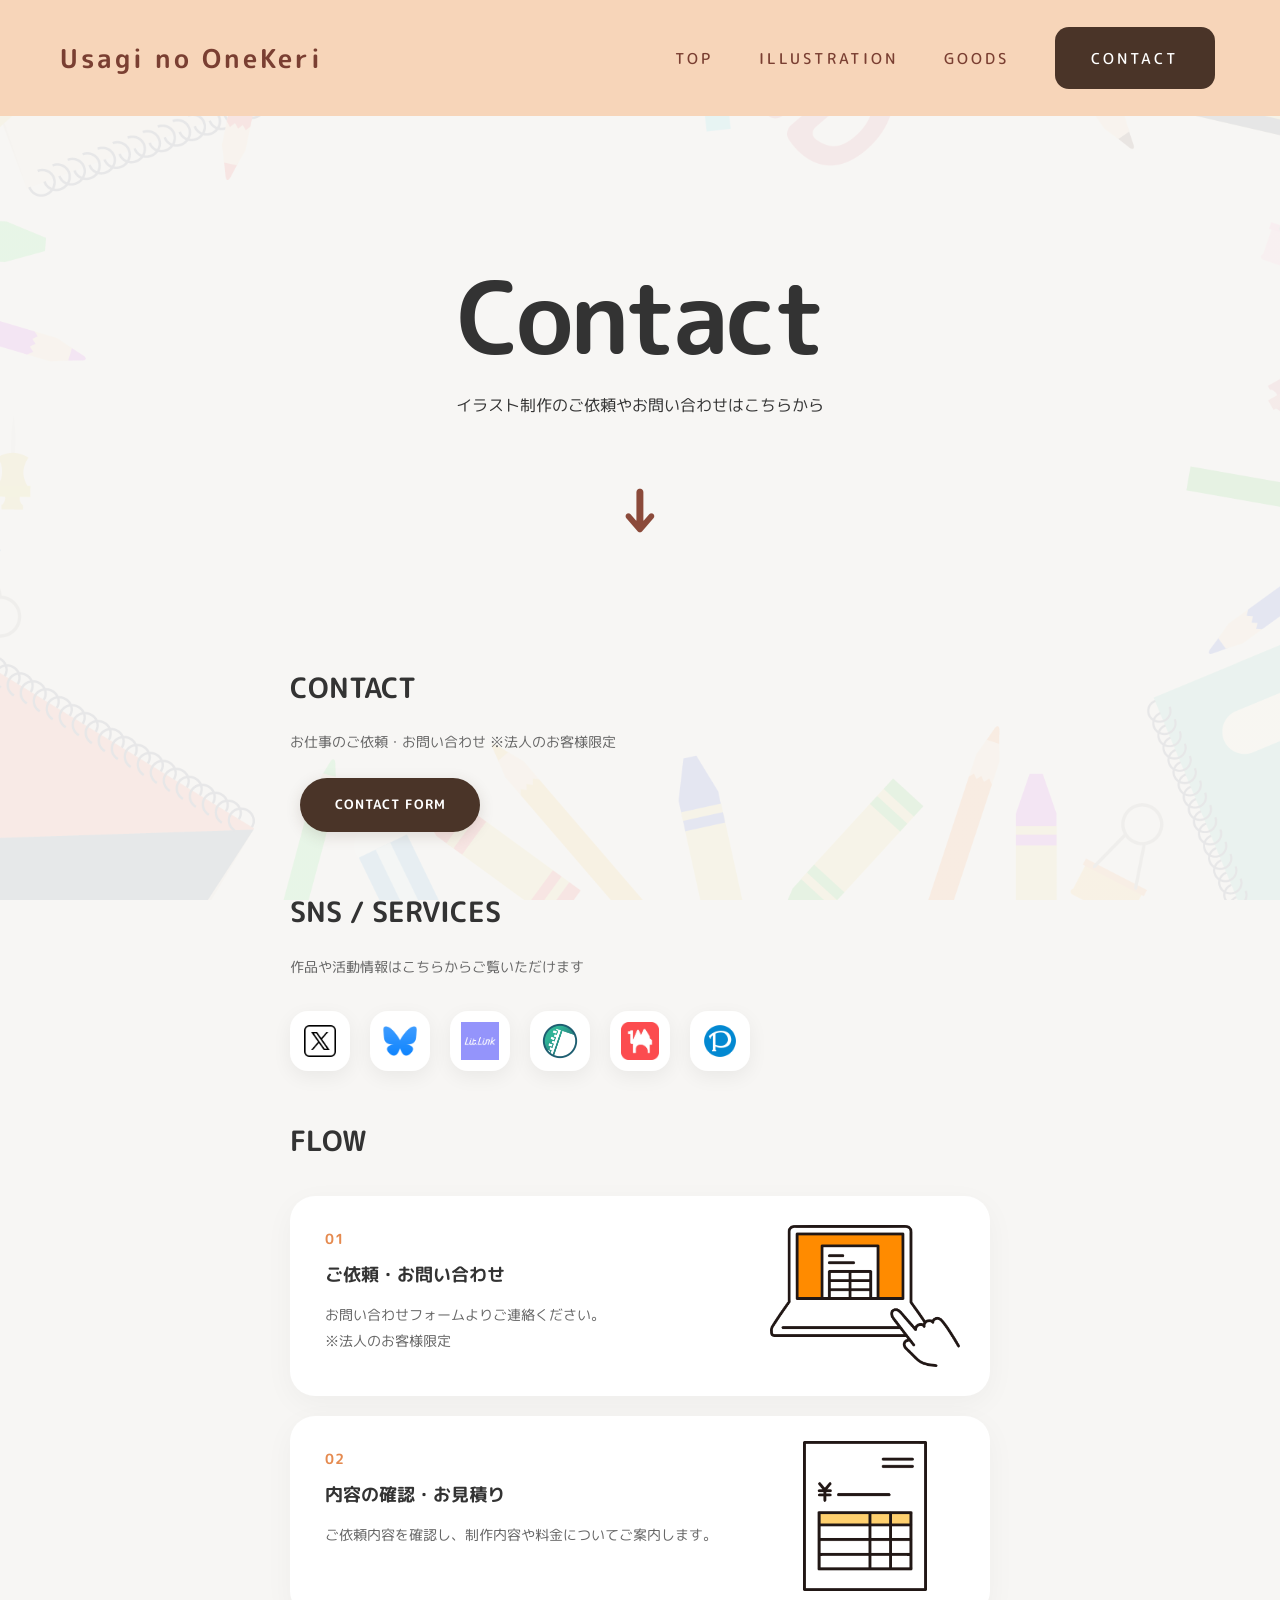
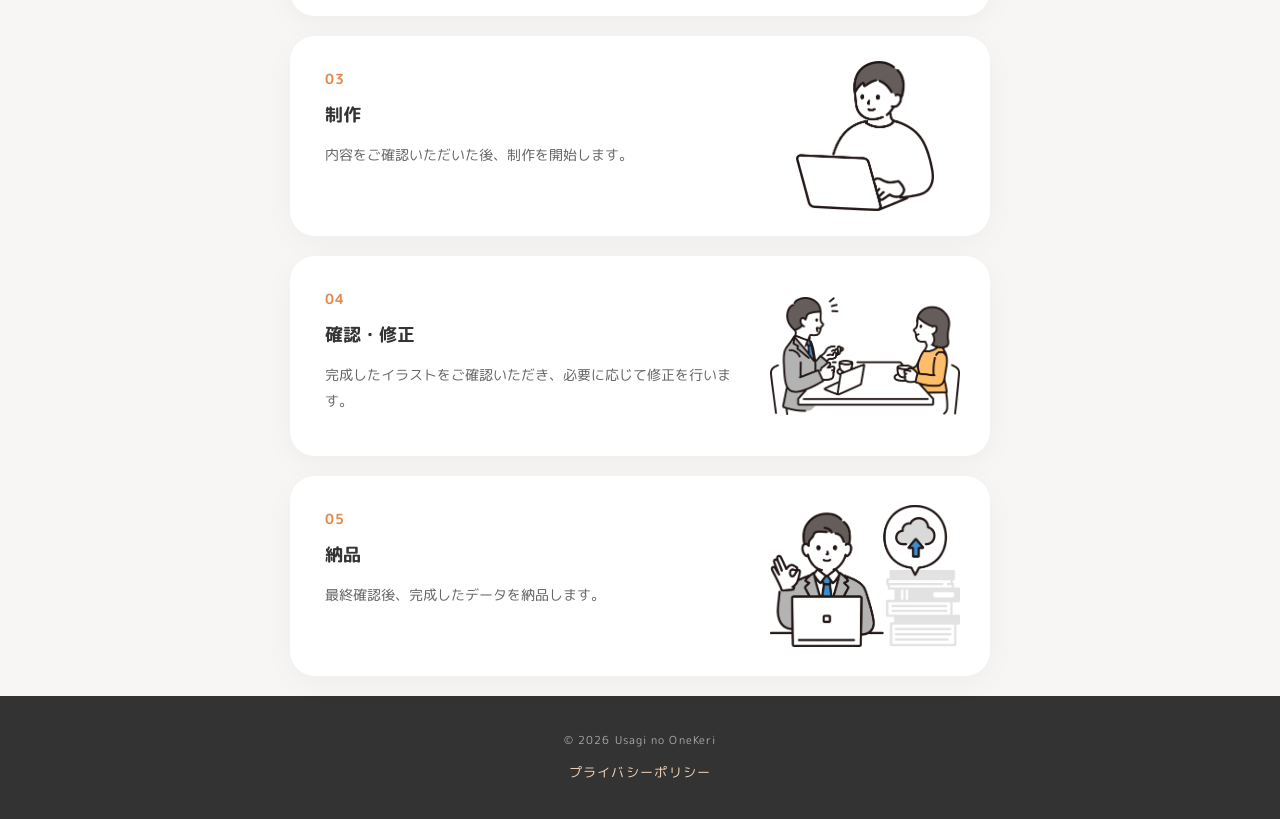
==== contact.html @ 3c643fa0 "サイト更新とプライバシーポリシー追加" ====
<!doctype html>
<html lang="ja">
  <head>
    <meta charset="UTF-8" />
    <meta name="viewport" content="width=device-width, initial-scale=1.0" />

    <title>CONTACT</title>

    <meta
      name="description"
      content="イラスト制作のご依頼やお問い合わせはこちらから。"
    />

    <!-- Google Fonts -->
    <link rel="preconnect" href="https://fonts.googleapis.com" />
    <link rel="preconnect" href="https://fonts.gstatic.com" crossorigin />

    <link
      href="https://fonts.googleapis.com/css2?family=M+PLUS+Rounded+1c:wght@400;500;700&display=swap"
      rel="stylesheet"
    />

    <!-- CSS -->
    <link rel="stylesheet" href="css/style.css" />
  </head>

  <body>
    <!-- ==================== -->
    <!-- HEADER -->
    <!-- ==================== -->

    <header class="header">
      <div class="logo">
        <a href="index.html">Usagi no OneKeri</a>
      </div>

      <!-- HAMBURGER -->
      <button
        class="hamburger"
        id="hamburger"
        type="button"
        aria-label="メニューを開く"
      >
        <span></span>
        <span></span>
        <span></span>
      </button>

      <!-- NAVIGATION -->
      <nav id="nav">
        <ul>
          <li>
            <a href="index.html">TOP</a>
          </li>

          <li>
            <a href="illustration.html">ILLUSTRATION</a>
          </li>

          <li>
            <a href="goods.html">GOODS</a>
          </li>

          <li class="contact-button">
            <a href="contact.html">CONTACT</a>
          </li>
        </ul>
      </nav>
    </header>

    <!-- ==================== -->
    <!-- MAIN -->
    <!-- ==================== -->

    <main class="illustration-page">
      <!-- ==================== -->
      <!-- PAGE TITLE -->
      <!-- ==================== -->

      <section class="page-title">
        <h1>Contact</h1>

        <p>イラスト制作のご依頼やお問い合わせはこちらから</p>

        <div class="scroll-arrow">↓</div>
      </section>
      <!-- ==================== -->
      <!-- CONTACT CONTENT -->
      <!-- ==================== -->

      <section class="contact-page">
        <!-- ==================== -->
        <!-- EMAIL -->
        <!-- ==================== -->

        <div class="contact-item">
          <h2>CONTACT</h2>

          <p>お仕事のご依頼・お問い合わせ ※法人のお客様限定</p>

          <div class="contact-buttons">
            <!-- Googleフォーム -->
            <a
              href="https://docs.google.com/forms/d/e/1FAIpQLScLwTtO-ZGjK4aKKC263mmuqzqNlPX8O3rrCq0Bfp0DAjGbsg/viewform"
              class="button"
              target="_blank"
              rel="noopener noreferrer"
            >
              CONTACT FORM
            </a>
          </div>
        </div>
        <!-- ==================== -->
        <!-- SNS -->
        <!-- ==================== -->

        <div class="contact-item">
          <h2>SNS / SERVICES</h2>

          <p>作品や活動情報はこちらからご覧いただけます</p>

          <ul class="social-links">
            <!-- X -->
            <li>
              <a
                href="https://x.com/feimmo20"
                target="_blank"
                rel="noopener noreferrer"
              >
                <img src="images/xlogo.png" alt="X" />
              </a>
            </li>

            <!-- Bluesky -->
            <li>
              <a
                href="https://bsky.app/profile/feimm.bsky.social"
                target="_blank"
                rel="noopener noreferrer"
              >
                <img src="images/blueskylogo.png" alt="Bluesky" />
              </a>
            </li>

            <!-- litlink -->
            <li>
              <a
                href="https://lit.link/feimm"
                target="_blank"
                rel="noopener noreferrer"
              >
                <img src="images/litlinklogo.png" alt="litlink" />
              </a>
            </li>

            <!-- Skeb -->
            <li>
              <a
                href="https://skeb.jp/@feimmo20"
                target="_blank"
                rel="noopener noreferrer"
              >
                <img src="images/skeblogo.png" alt="Skeb" />
              </a>
            </li>

            <!-- BOOTH -->
            <li>
              <a
                href="https://bny01keri.booth.pm/"
                target="_blank"
                rel="noopener noreferrer"
              >
                <img src="images/boothlogo.webp" alt="BOOTH" />
              </a>
            </li>

            <!-- pixiv -->
            <li>
              <a
                href="https://www.pixiv.net/users/129364401"
                target="_blank"
                rel="noopener noreferrer"
              >
                <img src="images/pixivlogo.png" alt="pixiv" />
              </a>
            </li>
          </ul>
        </div>

        <!-- ==================== -->
        <!-- REQUEST -->
        <!-- ==================== -->
        <div class="contact-item">
          <h2>FLOW</h2>

          <div class="request-flow">
            <div class="flow-item">
              <img
                src="images/contact01.png"
                alt="ご依頼・お問い合わせ"
                class="flow-image"
              />
              <span>01</span>
              <h3>ご依頼・お問い合わせ</h3>
              <p>お問い合わせフォームよりご連絡ください。</p>
              <p>※法人のお客様限定</p>
            </div>

            <div class="flow-item">
              <img
                src="images/contact02.png"
                alt="内容の確認・お見積り"
                class="flow-image"
              />
              <span>02</span>
              <h3>内容の確認・お見積り</h3>
              <p>ご依頼内容を確認し、制作内容や料金についてご案内します。</p>
            </div>

            <div class="flow-item">
              <img src="images/contact03.png" alt="制作" class="flow-image" />
              <span>03</span>
              <h3>制作</h3>
              <p>内容をご確認いただいた後、制作を開始します。</p>
            </div>

            <div class="flow-item">
              <img
                src="images/contact04.png"
                alt="確認・修正"
                class="flow-image"
              />
              <span>04</span>
              <h3>確認・修正</h3>
              <p>
                完成したイラストをご確認いただき、必要に応じて修正を行います。
              </p>
            </div>

            <div class="flow-item">
              <img src="images/contact05.png" alt="納品" class="flow-image" />
              <span>05</span>
              <h3>納品</h3>
              <p>最終確認後、完成したデータを納品します。</p>
            </div>
          </div>
        </div>
      </section>
    </main>

    <!-- ==================== -->
    <!-- FOOTER -->
    <!-- ==================== -->

    <footer>
      <p>&copy; 2026 Usagi no OneKeri</p>

      <p class="privacy-link">
        <a href="privacy.html">プライバシーポリシー</a>
      </p>
    </footer>
    
    <!-- TOPへ戻るボタン -->
    <button id="pageTop" class="page-top">↑</button>

    <script>
      const pageTop = document.getElementById("pageTop");

      window.addEventListener("scroll", () => {
        if (window.scrollY > 500) {
          pageTop.classList.add("show");
        } else {
          pageTop.classList.remove("show");
        }
      });

      pageTop.addEventListener("click", () => {
        window.scrollTo({
          top: 0,
          behavior: "smooth",
        });
      });
    </script>
    <script>
      const flowItems = document.querySelectorAll(".flow-item");

      const flowObserver = new IntersectionObserver(
        (entries) => {
          entries.forEach((entry) => {
            if (entry.isIntersecting) {
              entry.target.classList.add("show");
              flowObserver.unobserve(entry.target);
            }
          });
        },
        {
          threshold: 0.2,
        },
      );

      flowItems.forEach((item) => {
        flowObserver.observe(item);
      });
    </script>
    <script>
      // ====================
      // HAMBURGER MENU
      // ====================

      const hamburger = document.getElementById("hamburger");
      const nav = document.getElementById("nav");

      hamburger.addEventListener("click", () => {
        hamburger.classList.toggle("is-active");
        nav.classList.toggle("is-active");
      });
    </script>
  </body>
</html>
---- css/style.css ----
/* =========================================================
   Usagi no OneKeri - style.css
   整理版：見た目・レイアウトを維持しつつ重複を整理
========================================================= */

/* =========================
   RESET
========================= */

* {
  margin: 0;
  padding: 0;
  box-sizing: border-box;
}

html {
  scroll-behavior: smooth;
}

body {
  font-family: "M PLUS Rounded 1c", sans-serif;
  color: #333;
  background: #f8f7f4;
  line-height: 1.8;
  -webkit-font-smoothing: antialiased;
}

img {
  display: block;
  width: 100%;
  max-width: 100%;
  height: auto;
}

a {
  color: inherit;
  text-decoration: none;
}

section {
  width: 100%;
}

/* =========================
   HEADER
========================= */

.header {
  height: 116px;
  padding: 0 65px 0 60px;
  display: flex;
  align-items: center;
  justify-content: space-between;
  background-color: #f7d5b9;
  position: relative;
  z-index: 100;
}

.logo a {
  color: #7a3f32;
  font-size: 26px;
  font-weight: 600;
  letter-spacing: 3px;
}

.header nav ul {
  display: flex;
  align-items: center;
  gap: 46px;
  margin: 0;
  padding: 0;
  list-style: none;
}

.header nav ul li a {
  color: #7a3f32;
  font-weight: 500;
  letter-spacing: 3px;
}

nav ul {
  list-style: none;
}

nav a {
  position: relative;
  font-size: 15px;
  font-weight: 500;
  letter-spacing: 0.12em;
  transition: opacity 0.3s ease;
}

nav a::after {
  content: "";
  position: absolute;
  left: 0;
  bottom: -7px;
  width: 0;
  height: 2px;
  background: #333;
  border-radius: 10px;
  transition: width 0.3s ease;
}

nav a:hover {
  opacity: 0.6;
}

nav a:hover::after {
  width: 100%;
}

/* CONTACTボタン */

.contact-button {
  border: none !important;
}

.contact-button::after,
.contact-button a::after {
  display: none !important;
  content: none !important;
}

.contact-button a {
  display: flex;
  align-items: center;
  justify-content: center;
  min-width: 160px;
  height: 62px;
  padding: 0 26px;
  background-color: #4a3428;
  color: #fff !important;
  border: none !important;
  border-radius: 14px;
  text-decoration: none !important;
  letter-spacing: 3px;
  transition: background-color 0.3s ease;
}

.contact-button a:hover {
  background-color: #624638;
  border: none !important;
  text-decoration: none !important;
}

/* =========================
   HAMBURGER
========================= */

.hamburger {
  display: none;
}

/* =========================
   TOP VISUAL
========================= */

.top {
  position: relative;
  width: 100%;
  min-height: 720px;
  padding: 100px 6%;
  display: flex;
  align-items: center;
  justify-content: center;
  overflow: hidden;
  background: #eeece6;
}

.top-video {
  position: absolute;
  inset: 0;
  width: 100%;
  height: 100%;
  object-fit: cover;
  z-index: 0;
}

.top-content {
  position: relative;
  z-index: 1;
  width: 100%;
  max-width: 1100px;
  text-align: center;
}

.top-content p:first-child {
  margin-bottom: 30px;
  font-size: 12px;
  font-weight: 500;
  letter-spacing: 0.2em;
}

.top-content h1 {
  margin-bottom: 35px;
  font-size: clamp(50px, 8vw, 110px);
  font-weight: 700;
  line-height: 1.05;
  letter-spacing: -0.02em;
  color: #fff;
  animation: fadeIn 1.8s ease-out forwards;
}

@keyframes fadeIn {
  from {
    opacity: 0;
  }

  to {
    opacity: 1;
  }
}

/* =========================
   SCROLL ARROW
========================= */

.scroll-arrow {
  margin-top: 35px;
  font-size: 60px;
  font-weight: 700;
  color: #8b4a3a;
  animation: float-arrow 2s ease-in-out infinite;
}

@keyframes float-arrow {
  0% {
    transform: translateY(-6px);
  }

  50% {
    transform: translateY(6px);
  }

  100% {
    transform: translateY(-6px);
  }
}

/* =========================
   ABOUT
========================= */

.about {
  max-width: 1100px;
  margin: 0 auto;
  padding: 160px 6%;
}

.about h2,
.works-preview h2,
.contact-preview h2 {
  margin-bottom: 35px;
  font-size: 20px;
  font-weight: 700;
  letter-spacing: 0.2em;
}

.about p {
  max-width: 650px;
  font-size: 18px;
  line-height: 2.2;
}

.about-content {
  display: flex;
  align-items: center;
  justify-content: space-between;
  gap: 80px;
}

.about-text {
  flex: 1;
}

.about-icon {
  width: 260px;
  height: 260px;
  flex-shrink: 0;
  border-radius: 50%;
  overflow: hidden;
}

.about-icon img {
  width: 100%;
  height: 100%;
  object-fit: cover;
}

/* =========================
   ILLUSTRATION PREVIEW
========================= */

.works-preview {
  position: relative;
  padding: 160px 6%;
  background: #fff;
  text-align: center;
  border-radius: 0;
  overflow: hidden;
}

.works-preview::before {
  content: "";
  position: absolute;
  inset: 0;
  background: url("../images/topimage.jpg") center / cover no-repeat;
  opacity: 0.18;
  filter: brightness(0.65);
  z-index: 0;
}

.works-content {
  position: relative;
  z-index: 1;
}

.works-preview h2 {
  margin-bottom: 25px;
}

.works-preview p {
  margin-bottom: 45px;
  font-size: 15px;
}

.works-preview a,
.goods-preview a,
.goods-shop a {
  display: inline-block;
  border: 1px solid #333;
  border-radius: 50px;
  font-size: 12px;
  font-weight: 500;
  letter-spacing: 0.12em;
  transition:
    background 0.3s ease,
    color 0.3s ease,
    transform 0.3s ease;
}

.works-preview a,
.goods-preview a {
  padding: 13px 28px;
}

.works-preview a:hover,
.goods-preview a:hover,
.goods-shop a:hover {
  background: #333;
  color: #fff;
  transform: translateY(-3px);
}

/* =========================
   GOODS PREVIEW
========================= */

.goods-preview {
  position: relative;
  padding: 160px 6%;
  text-align: center;
  border-radius: 0;
  overflow: hidden;
}

.goods-preview::before {
  content: "";
  position: absolute;
  inset: 0;
  background: url("../images/gazai.png") center / cover no-repeat;
  opacity: 0.12;
  z-index: 0;
}

.goods-content {
  position: relative;
  z-index: 1;
}

.goods-preview h2 {
  margin-bottom: 25px;
  font-size: 20px;
  font-weight: 700;
  letter-spacing: 0.2em;
}

.goods-preview p {
  margin-bottom: 45px;
  font-size: 15px;
}

/* =========================
   ILLUSTRATION FILTER
========================= */

.illustration-filter {
  display: flex;
  justify-content: center;
  align-items: center;
  gap: 10px;
  margin-bottom: 50px;
}

.filter-button {
  padding: 9px 23px;
  border: 1px solid #8b4a3a;
  border-radius: 50px;
  background: transparent;
  color: #8b4a3a;
  font-family: inherit;
  font-size: 12px;
  font-weight: 500;
  letter-spacing: 0.12em;
  cursor: pointer;
  transition:
    background-color 0.3s ease,
    color 0.3s ease,
    transform 0.3s ease;
}

.filter-button:hover,
.filter-button.active {
  background-color: #8b4a3a;
  color: #fff;
}

.filter-button:hover {
  transform: translateY(-2px);
}

/* =========================
   GUIDELINES
========================= */

.guidelines {
  max-width: 1100px;
  margin: 0 auto;
  padding: 160px 6%;
}

.guidelines .section-title {
  margin-bottom: 60px;
  text-align: center;
}

.section-title p {
  margin-bottom: 10px;
  font-size: 12px;
  font-weight: 500;
  letter-spacing: 0.2em;
}

.section-title h2 {
  font-size: 42px;
  font-weight: 700;
  line-height: 1.2;
}

.guidelines-content {
  display: flex;
  flex-direction: column;
  gap: 20px;
}

.guideline-card {
  padding: 35px 40px;
  background: #fff;
  border-radius: 30px;
  box-shadow: 0 8px 30px rgba(0, 0, 0, 0.04);
}

.guideline-card h3 {
  margin-bottom: 15px;
  color: #e58a4f;
  font-size: 17px;
  font-weight: 700;
  letter-spacing: 0.03em;
}

.guideline-card p {
  margin-bottom: 15px;
  color: #666;
  font-size: 14px;
  line-height: 2;
}

.guideline-card p:last-child {
  margin-bottom: 0;
}

/* =========================
   CONTACT PREVIEW
========================= */

.contact-preview {
  padding: 160px 6%;
  background: #333;
  color: #fff;
  text-align: center;
  border-radius: 0;
}

.contact-preview h2 {
  margin-bottom: 25px;
}

.contact-preview p {
  margin-bottom: 45px;
  font-size: 15px;
}

.contact-preview .button {
  display: inline-block;
  padding: 16px 35px;
  background: #e58a4f;
  color: #fff;
  border-radius: 30px;
  font-size: 13px;
  font-weight: 700;
  letter-spacing: 0.05em;
  text-decoration: none;
  transition:
    transform 0.3s ease,
    opacity 0.3s ease;
}

.contact-preview .button:hover {
  transform: translateY(-3px);
  opacity: 0.85;
}

/* =========================
   SUB PAGE BACKGROUND
========================= */

.illustration-page,
.goods-page,
.contact-page {
  position: relative;
  width: 100%;
  background-image:
    linear-gradient(rgba(248, 247, 244, 0.15), rgba(248, 247, 244, 0.15)),
    url("../images/gazai.png");
  background-size: cover;
  background-position: center;
  background-repeat: no-repeat;
  background-attachment: fixed;
  z-index: 1;
}

.illustration-page::before,
.goods-page::before,
.contact-page::before {
  content: "";
  position: absolute;
  inset: 0;
  background: rgba(248, 247, 244, 0.9);
  z-index: -1;
}

.illustration-page > *,
.goods-page > *,
.contact-page > *,
main > div,
main > section,
.guidelines {
  position: relative;
  z-index: 2;
}

/* =========================
   CONTACT PAGE BUTTONS
========================= */

.contact-page a,
.contact-page button,
.contact-page [class*="button"],
.contact-page [class*="icon"] {
  position: relative !important;
  z-index: 10 !important;
  pointer-events: auto !important;
  opacity: 1 !important;
  visibility: visible !important;
}

.contact-page a[href*="form"] {
  display: inline-flex !important;
  align-items: center;
  justify-content: center;
  min-width: 180px;
  height: 54px;
  margin: 10px;
  padding: 0 30px;
  background-color: #4a3428 !important;
  color: #fff !important;
  border-radius: 50px !important;
  font-size: 13px;
  font-weight: 600;
  letter-spacing: 1px;
  text-decoration: none !important;
  box-shadow: 0 4px 15px rgba(74, 52, 40, 0.15);
  transition:
    background-color 0.3s ease,
    transform 0.3s ease;
}

.contact-page a[href*="form"]:hover {
  background-color: #624638 !important;
  transform: translateY(-2px);
}

/* =========================
   FOOTER
========================= */

footer,
.footer {
  padding: 35px 6%;
  background: #333;
  color: #aaa;
  text-align: center;
}

footer p,
.footer p {
  font-size: 11px;
  letter-spacing: 0.1em;
}

/* =========================
   SOCIAL LINKS
========================= */

.social-links {
  display: flex;
  align-items: center;
  gap: 20px;
  margin-top: 30px;
  padding: 0;
  list-style: none;
}

.social-links li {
  width: 60px;
  height: 60px;
}

.social-links a {
  display: flex;
  align-items: center;
  justify-content: center;
  width: 60px;
  height: 60px;
  background: #fff;
  border-radius: 18px;
  box-shadow: 0 6px 20px rgba(0, 0, 0, 0.06);
  transition:
    transform 0.3s ease,
    box-shadow 0.3s ease;
}

.social-links img {
  width: 38px;
  height: 38px;
  object-fit: contain;
}

.social-links a:hover {
  transform: translateY(-5px);
  box-shadow: 0 10px 25px rgba(0, 0, 0, 0.1);
}

/* =========================
   PAGE TOP BUTTON
========================= */

.page-top {
  position: fixed;
  right: 30px;
  bottom: 30px;
  width: 55px;
  height: 55px;
  display: flex;
  align-items: center;
  justify-content: center;
  border: none;
  border-radius: 50%;
  background: #e58a4f;
  color: #fff;
  font-size: 24px;
  font-weight: 700;
  line-height: 1;
  cursor: pointer;
  opacity: 0;
  visibility: hidden;
  z-index: 9998;
  transition:
    opacity 0.3s ease,
    visibility 0.3s ease,
    transform 0.3s ease;
}

.page-top.show {
  opacity: 1;
  visibility: visible;
}

.page-top:hover {
  transform: translateY(-5px);
}

/* =========================
   ILLUSTRATION PAGE
========================= */

.illustration-page .page-title,
.goods-page .page-title,
.contact-page .page-title {
  padding: 150px 6% 100px;
  text-align: center;
}

.page-title > p:first-child {
  margin-bottom: 20px;
  font-size: 12px;
  font-weight: 500;
  letter-spacing: 0.2em;
}

.page-title h1 {
  margin-bottom: 25px;
  font-size: clamp(55px, 8vw, 100px);
  font-weight: 700;
  line-height: 1;
  letter-spacing: -0.03em;
}

.page-title > p:last-child {
  font-size: 14px;
}

.illustration-page .page-title,
.illustration-page .illustration-filter,
.illustration-page .illustration-list {
  background: transparent;
}

.illustration-list {
  padding: 0 6% 160px;
}

.illustration-grid {
  max-width: 1200px;
  margin: 0 auto;
  display: grid;
  grid-template-columns: repeat(2, minmax(0, 1fr));
  gap: 80px 40px;
}

.illustration-item {
  width: 100%;
  overflow: hidden;
  border-radius: 0;
  background: #fff;
  transition:
    transform 0.4s ease,
    box-shadow 0.4s ease;
}

.illustration-item:hover {
  transform: translateY(-8px);
  box-shadow: 0 20px 50px rgba(0, 0, 0, 0.08);
}

.illustration-item img {
  width: 100%;
  aspect-ratio: 4 / 3;
  object-fit: cover;
  transition: transform 0.5s ease;
}

.illustration-item:hover img {
  transform: scale(1.03);
}

.illustration-info {
  padding: 25px 30px 30px;
}

.illustration-info h2 {
  margin-bottom: 5px;
  font-size: 17px;
  font-weight: 700;
  letter-spacing: 0.03em;
}

.illustration-info p {
  color: #888;
  font-size: 13px;
}

.illustration-info h2 a {
  color: inherit;
  text-decoration: underline;
  text-decoration-thickness: 1px;
  text-underline-offset: 5px;
  transition:
    color 0.3s ease,
    opacity 0.3s ease;
}

.illustration-info h2 a:hover {
  color: #e58a4f;
  opacity: 0.8;
}

/* =========================
   CONTACT PAGE
========================= */

.contact-page {
  padding-bottom: 20px !important;
}

.contact-item {
  max-width: 700px;
  margin: 0 auto 45px;
}

.contact-page .contact-item:last-child {
  margin-bottom: 0;
}

.contact-item h2 {
  margin-bottom: 15px;
  font-size: 28px;
  font-weight: 700;
}

.contact-item p {
  margin-bottom: 12px;
  color: #666;
  font-size: 14px;
  line-height: 2;
}

.request-flow {
  display: flex;
  flex-direction: column;
  gap: 20px;
  margin-top: 30px;
  margin-bottom: 0;
}

.flow-item {
  position: relative;
  min-height: 200px;
  padding: 30px 35px;
  padding-right: 230px;
  background: #fff;
  border-radius: 25px;
  box-shadow: 0 8px 30px rgba(0, 0, 0, 0.04);
  opacity: 0;
  transform: translateX(-50px);
  transition:
    opacity 0.7s ease,
    transform 0.7s ease;
}

.flow-item.show {
  opacity: 1;
  transform: translateX(0);
}

.flow-image {
  position: absolute;
  top: 50%;
  right: 30px;
  width: 200px;
  height: 170px;
  max-width: 200px;
  max-height: 170px;
  object-fit: contain;
  object-position: center;
  transform: translateY(-50%);
}

.flow-item span {
  display: block;
  margin-bottom: 8px;
  color: #e58a4f;
  font-size: 14px;
  font-weight: 700;
  letter-spacing: 0.1em;
}

.flow-item h3 {
  margin-bottom: 10px;
  font-size: 18px;
  font-weight: 700;
}

.flow-item p {
  margin: 0;
  color: #666;
  font-size: 14px;
  line-height: 1.9;
}

/* =========================
   GOODS PAGE
========================= */

.goods-page .page-title > p:first-child {
  margin-bottom: 20px;
  color: #8b4a3a;
  font-size: 12px;
  font-weight: 500;
  letter-spacing: 0.2em;
}

.goods-page .page-title h1 {
  margin-bottom: 25px;
}

.goods-page .page-title > p:last-child {
  font-size: 16px;
}

.goods-list {
  padding: 0 0 160px;
}

.goods-slider {
  width: 100%;
  padding: 20px 0;
  overflow: hidden;
}

.goods-track {
  display: flex;
  width: max-content;
  animation: goods-marquee 40s linear infinite;
}

.goods-set {
  display: flex;
  gap: 35px;
  flex-shrink: 0;
  padding-right: 35px;
}

@keyframes goods-marquee {
  from {
    transform: translate3d(0, 0, 0);
  }

  to {
    transform: translate3d(-50%, 0, 0);
  }
}

.goods-slider:hover .goods-track {
  animation-play-state: paused;
}

.goods-item {
  flex: 0 0 320px;
  overflow: hidden;
  border-radius: 0;
  background: #fff;
  transition:
    transform 0.4s ease,
    box-shadow 0.4s ease;
}

.goods-item:hover {
  transform: translateY(-8px);
  box-shadow: 0 20px 50px rgba(0, 0, 0, 0.08);
}

.goods-image {
  width: 100%;
  aspect-ratio: 4 / 3;
  overflow: hidden;
  background: #eeece6;
}

.goods-image img {
  display: block;
  width: 100%;
  height: 100%;
  object-fit: contain;
  transition: transform 0.5s ease;
}

.goods-item:hover .goods-image img {
  transform: scale(1.03);
}

.goods-info {
  padding: 25px 30px 30px;
}

.goods-info h2 {
  margin-bottom: 5px;
  font-size: 17px;
  font-weight: 700;
  letter-spacing: 0.03em;
}

.goods-info p {
  color: #888;
  font-size: 13px;
}

.goods-shop {
  margin-top: 80px;
  text-align: center;
}

.goods-shop a {
  padding: 15px 32px;
}

/* =========================
   LIGHTBOX
========================= */

.lightbox {
  position: fixed;
  inset: 0;
  z-index: 9999;
  display: flex;
  align-items: center;
  justify-content: center;
  padding: 40px;
  background: rgba(30, 30, 30, 0.85);
  opacity: 0;
  visibility: hidden;
  transition:
    opacity 0.3s ease,
    visibility 0.3s ease;
}

.lightbox.active {
  opacity: 1;
  visibility: visible;
}

.lightbox img {
  width: auto;
  height: auto;
  max-width: 90vw;
  max-height: 90vh;
  object-fit: contain;
  border-radius: 20px;
  transform: scale(0.95);
  transition: transform 0.3s ease;
}

.lightbox.active img {
  transform: scale(1);
}

.lightbox-close {
  position: absolute;
  top: 20px;
  right: 30px;
  z-index: 10000;
  border: none;
  background: none;
  color: #fff;
  font-size: 50px;
  font-weight: 300;
  line-height: 1;
  cursor: pointer;
  transition: opacity 0.2s ease;
}

.lightbox-close:hover {
  opacity: 0.6;
}

.lightbox-image {
  cursor: zoom-in;
}

/* =========================================================
   MOBILE - 768px以下
========================================================= */

@media screen and (max-width: 768px) {
  /* HEADER */

  .header {
    width: 100%;
    height: 80px;
    padding: 0 20px;
  }

  .logo a {
    font-size: 20px;
    letter-spacing: 1.5px;
  }

  .hamburger {
    display: flex;
    flex-direction: column;
    justify-content: center;
    align-items: center;
    gap: 6px;
    width: 44px;
    height: 44px;
    padding: 0;
    border: none;
    background: transparent;
    cursor: pointer;
    position: relative;
    z-index: 200;
  }

  .hamburger span {
    display: block;
    width: 26px;
    height: 2px;
    background-color: #7a3f32;
    border-radius: 2px;
    transition:
      transform 0.3s ease,
      opacity 0.3s ease;
  }

  .hamburger.is-active span:nth-child(1) {
    transform: translateY(9.5px) rotate(45deg);
  }

  .hamburger.is-active span:nth-child(2) {
    opacity: 0;
  }

  .hamburger.is-active span:nth-child(3) {
    transform: translateY(-9.5px) rotate(-45deg);
  }

  .header nav {
    position: fixed;
    top: 0;
    right: -100%;
    width: 100%;
    height: 100vh;
    display: flex;
    align-items: center;
    justify-content: center;
    background-color: #f7d5b9;
    transition: right 0.3s cubic-bezier(0.4, 0, 0.2, 1);
    z-index: 150;
  }

  .header nav.is-active {
    right: 0;
  }

  .header nav ul {
    flex-direction: column;
    gap: 32px;
    text-align: center;
  }

  .header nav ul li a {
    font-size: 18px;
  }

  .contact-button a {
    min-width: 110px;
    height: 42px;
    padding: 0 18px;
    border-radius: 10px;
    font-size: 10px;
    letter-spacing: 2px;
  }

  nav a::after {
    display: none;
  }

  /* TOP */

  .top {
    min-height: 600px;
    padding: 80px 6%;
  }

  .top-content p:first-child {
    margin-bottom: 25px;
  }

  .top-content h1 {
    font-size: 52px;
    line-height: 1.1;
  }

  .top-content p:last-child {
    font-size: 13px;
  }

  /* ABOUT */

  .about {
    padding: 100px 8%;
  }

  .about h2 {
    margin-bottom: 25px;
  }

  .about p {
    font-size: 16px;
    line-height: 2;
  }

  .about-content {
    flex-direction: column;
    align-items: center;
    justify-content: flex-start;
    gap: 35px;
    width: 100%;
  }

  .about-icon {
    order: 1;
    width: 220px;
    height: 220px;
    margin: 0 auto;
  }

  .about-text {
    order: 2;
    width: 100%;
    max-width: 100%;
    min-width: 0;
    padding: 0 10px;
    margin: 0;
    overflow-wrap: break-word;
  }

  .about-text h2 {
    width: 100%;
    margin: 0 0 25px;
  }

  .about-text p {
    width: 100%;
    max-width: 100%;
    margin: 0 0 14px;
    padding: 0;
    font-size: 16px;
    line-height: 1.9;
    overflow-wrap: anywhere;
    word-break: normal;
  }

  /* PREVIEWS */

  .works-preview,
  .goods-preview,
  .contact-preview {
    padding: 100px 8%;
  }

  .works-preview p,
  .goods-preview p {
    font-size: 14px;
  }

  .contact-preview p {
    font-size: 13px;
  }

  /* GUIDELINES */

  .guidelines {
    display: block;
    padding: 100px 8%;
  }

  .guidelines .section-title {
    margin-bottom: 60px;
  }

  .section-title h2 {
    font-size: 36px;
  }

  .guidelines-content h3 {
    font-size: 15px;
  }

  .guidelines-content p,
  .guidelines-content li {
    font-size: 13px;
  }

  /* FOOTER */

  footer,
  .footer {
    padding: 30px 6%;
  }

  /* PAGE TOP */

  .page-top {
    right: 18px;
    bottom: 20px;
    width: 50px;
    height: 50px;
    font-size: 22px;
  }

  /* SUB PAGE TITLE */

  .illustration-page .page-title,
  .goods-page .page-title,
  .contact-page .page-title {
    padding: 100px 8% 70px;
  }

  .page-title h1,
  .goods-page .page-title h1 {
    font-size: 58px;
  }

  .page-title > p:last-child,
  .goods-page .page-title > p:last-child {
    font-size: 13px;
  }

  /* ILLUSTRATION */

  .illustration-list {
    padding: 0 8% 100px;
  }

  .illustration-grid {
    grid-template-columns: 1fr;
    gap: 50px;
  }

  .illustration-item img {
    width: 100%;
    height: auto;
    object-fit: contain;
  }

  .illustration-info {
    padding: 22px 24px 25px;
  }

  /* LIGHTBOX */

  .lightbox {
    padding: 20px;
  }

  .lightbox img {
    max-width: 94vw;
    max-height: 85vh;
    border-radius: 15px;
  }

  .lightbox-close {
    top: 15px;
    right: 20px;
    font-size: 40px;
  }

  /* CONTACT */

  .contact-item h2 {
    font-size: 24px;
  }

  .contact-item p {
    font-size: 13px;
  }

  .contact-buttons {
    width: 100%;
    display: flex;
    flex-direction: column;
    align-items: center;
    justify-content: center;
    gap: 15px;
    margin: 25px auto 0;
  }

  .contact-buttons .button {
    display: flex !important;
    align-items: center;
    justify-content: center;
    width: 100% !important;
    max-width: 100%;
    min-width: 0;
    min-height: 58px;
    margin: 0 !important;
    padding: 0 20px !important;
  }

  .flow-item {
    min-height: auto;
    padding: 25px;
    padding-right: 25px;
  }

  .flow-image {
    display: none;
  }

  /* SOCIAL / SERVICES */

  .social-links {
    display: grid !important;
    grid-template-columns: repeat(3, 1fr) !important;
    align-items: center;
    justify-items: center;
    gap: 18px 12px !important;
    width: 100%;
    max-width: 330px;
    margin: 30px auto 0;
    padding: 0;
  }

  .social-links li {
    width: 65px;
    height: 65px;
  }

  .social-links a {
    width: 65px;
    height: 65px;
  }

  .social-links img {
    width: 55px;
    height: 55px;
  }

  /* GOODS */

  .goods-list {
    padding: 0 0 100px;
  }

  .goods-set {
    gap: 20px;
    padding-right: 20px;
  }

  .goods-track {
    animation-duration: 30s;
  }

  .goods-item {
    flex-basis: 260px;
    border-radius: 0;
  }

  .goods-info {
    padding: 22px 24px 25px;
  }

  .goods-info h2 {
    font-size: 15px;
  }

  .goods-info p {
    font-size: 13px;
  }

  .goods-shop {
    margin-top: 60px;
  }

  /* FILTER */

  .illustration-filter {
    margin-bottom: 50px;
    gap: 10px;
  }

  .filter-button {
    padding: 9px 23px;
    font-size: 12px;
  }

}

/* =========================
   下層ページの背景とモヤの設定（完成版）
========================= */

/* =========================================================
   PC - 769px以上
========================================================= */

@media screen and (min-width: 769px) {
  /* ILLUSTRATION GRID */

  .illustration-grid {
    display: grid;
    grid-template-columns: repeat(2, minmax(0, 1fr));
    gap: 80px 40px;
    width: 100%;
    max-width: 1200px;
    margin: 0 auto;
  }

  /* CONTACT FLOW */

  .flow-item {
    min-height: 200px;
    padding: 30px 250px 30px 35px;
    overflow: visible;
  }

  .flow-image {
    position: absolute;
    top: 50%;
    right: 30px;
    width: 190px;
    height: 150px;
    max-width: 190px;
    max-height: 150px;
    object-fit: contain;
    object-position: center;
    margin: 0;
    transform: translateY(-50%);
  }
}


/* =========================================================
   MOBILE DEVICE SUPPORT - 430px以下
========================================================= */

@media screen and (max-width: 430px) {
  .header {
    height: 72px;
    padding: 0 18px;
  }

  .logo a {
    font-size: 18px;
  }

  .hamburger {
    width: 44px;
    height: 44px;
  }

  .header nav ul {
    gap: 12px;
  }

  .header nav a {
    font-size: 16px;
  }

  .page-title {
    padding: 90px 20px 50px;
  }

  .page-title h1 {
    font-size: 36px;
  }

  .page-title p {
    font-size: 14px;
  }

  .contact-page {
    padding-left: 16px;
    padding-right: 16px;
  }

  .contact-item {
    padding: 30px 20px;
  }

  .contact-item h2 {
    font-size: 25px;
  }

  .contact-item p {
    font-size: 14px;
  }

  .social-links {
    grid-template-columns: repeat(3, 1fr) !important;
    gap: 18px 12px !important;
    max-width: 330px;
  }

  .social-links li,
  .social-links a {
    width: 65px;
    height: 65px;
  }

  .social-links img {
    width: 55px;
    height: 55px;
  }

  .request-flow {
    width: 100%;
  }

  .flow-item {
    width: 100%;
    padding: 25px 20px;
    min-height: auto;
  }

  .flow-image {
    display: none !important;
  }

  .goods-page {
    width: 100%;
    overflow: hidden;
  }

  .goods-item {
    width: 280px;
    flex-shrink: 0;
  }

  .goods-image {
    width: 100%;
    aspect-ratio: 4 / 3;
  }

  .goods-image img {
    width: 100%;
    height: 100%;
    object-fit: contain;
  }

  .illustration-page {
    width: 100%;
    overflow: hidden;
  }

  .illustration-grid {
    grid-template-columns: 1fr;
    gap: 25px;
  }

  .illustration-item img {
    width: 100%;
    height: auto;
  }
}

/* =========================================================
   SMALL MOBILE - 375px以下
========================================================= */

@media screen and (max-width: 375px) {
  .header {
    padding: 0 14px;
  }

  .logo a {
    font-size: 16px;
  }

  .page-title {
    padding-left: 16px;
    padding-right: 16px;
  }

  .page-title h1 {
    font-size: 32px;
  }

  .contact-page {
    padding-left: 12px;
    padding-right: 12px;
  }

  .contact-item {
    padding: 25px 16px;
  }

  .contact-item h2 {
    font-size: 23px;
  }

  .social-links {
    gap: 16px 8px !important;
    max-width: 300px;
  }

  .social-links li,
  .social-links a {
    width: 60px;
    height: 60px;
  }

  .social-links img {
    width: 50px;
    height: 50px;
  }

  .goods-item {
    width: 260px;
  }
}

/* =========================
   PRIVACY POLICY LINK
========================= */

.privacy-link {
  margin-top: 10px;
  text-align: center;
  font-size: 13px;
}

.privacy-link a {
  color: #f7d5b9;
  text-decoration: none;
  transition: opacity 0.3s ease;
}

.privacy-link a:hover {
  opacity: 0.7;
  text-decoration: underline;
}
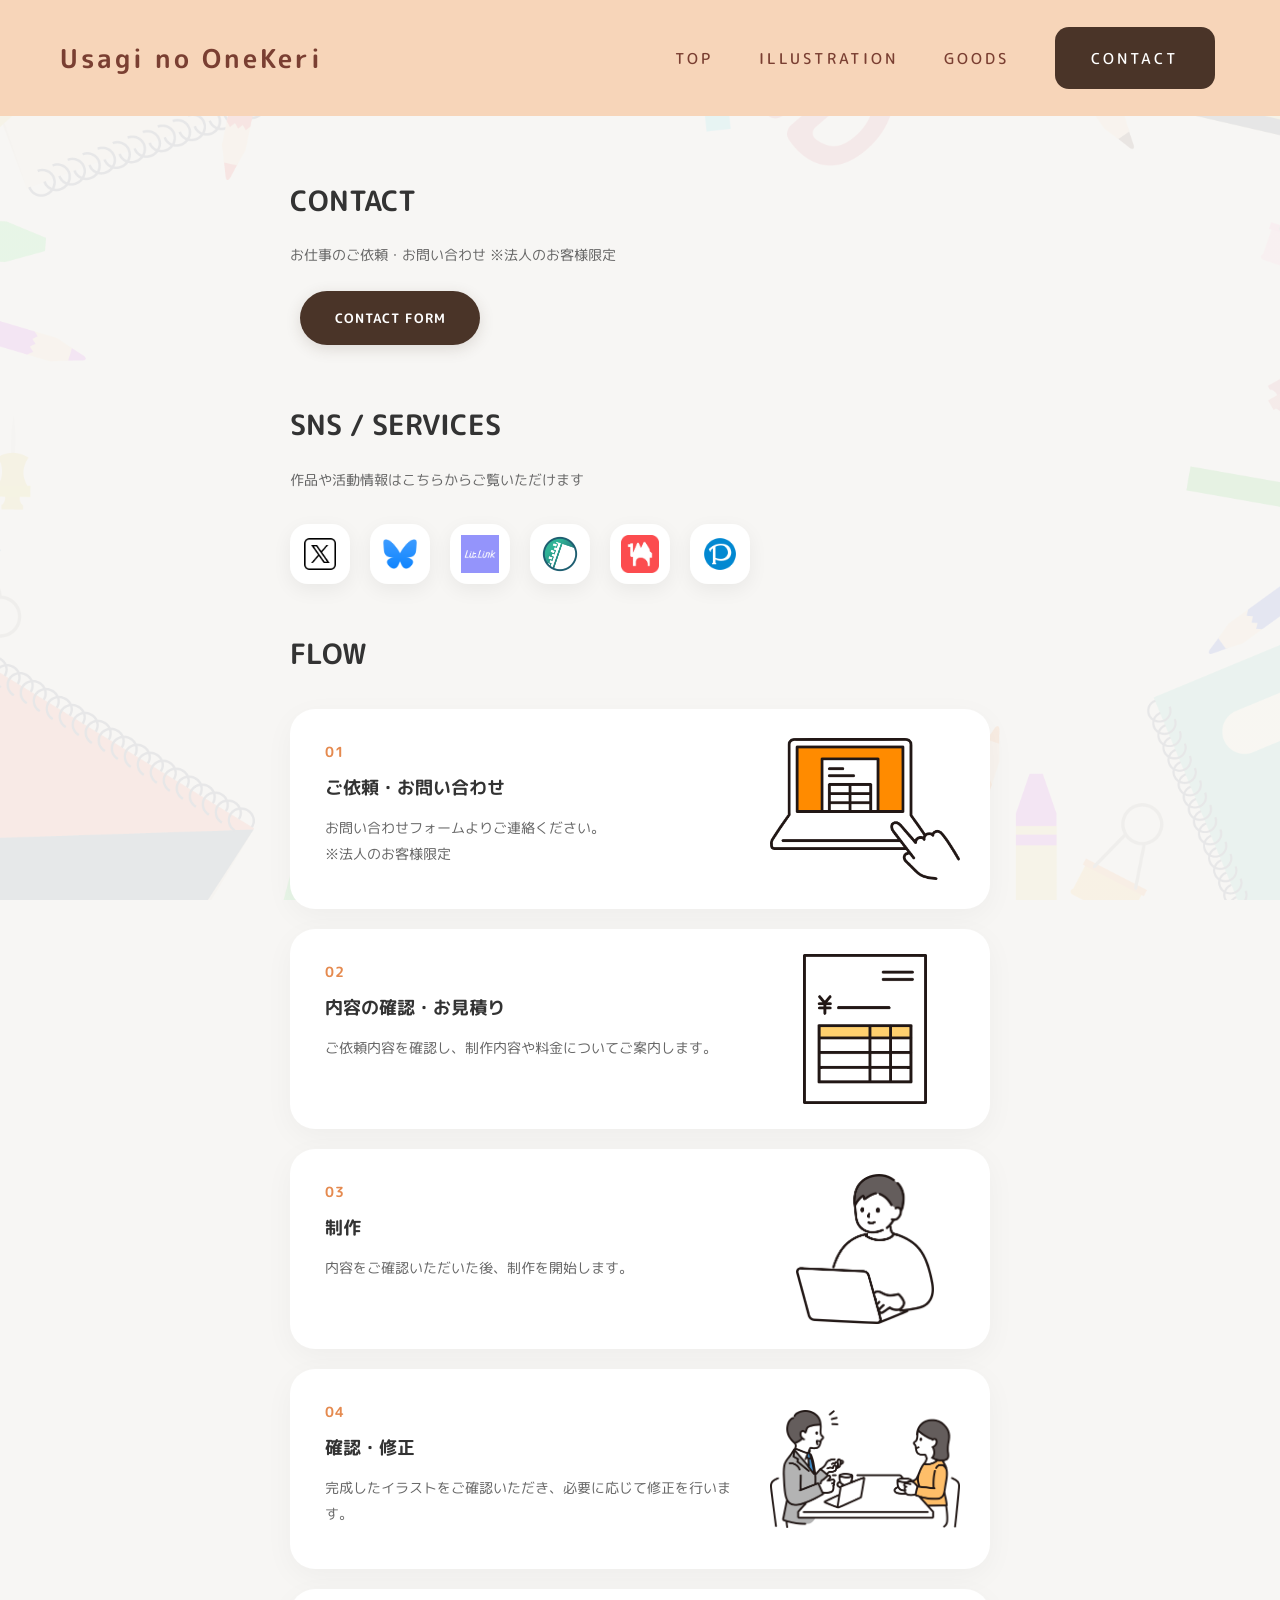
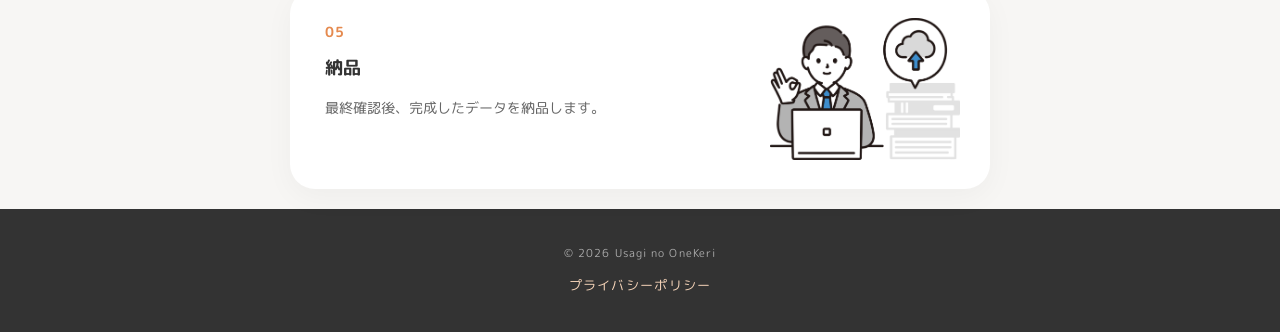
==== commit 00a3273a: "余白の修正" ====
--- a/contact.html
+++ b/contact.html
@@ -73,17 +73,7 @@
     <!-- ==================== -->
 
     <main class="illustration-page">
-      <!-- ==================== -->
-      <!-- PAGE TITLE -->
-      <!-- ==================== -->
-
-      <section class="page-title">
-        <h1>Contact</h1>
-
-        <p>イラスト制作のご依頼やお問い合わせはこちらから</p>
-
-        <div class="scroll-arrow">↓</div>
-      </section>
+     
       <!-- ==================== -->
       <!-- CONTACT CONTENT -->
       <!-- ==================== -->
@@ -260,7 +250,7 @@
         <a href="privacy.html">プライバシーポリシー</a>
       </p>
     </footer>
-    
+
     <!-- TOPへ戻るボタン -->
     <button id="pageTop" class="page-top">↑</button>
 
--- a/css/style.css
+++ b/css/style.css
@@ -695,7 +695,7 @@
   cursor: pointer;
   opacity: 0;
   visibility: hidden;
-  z-index: 9998;
+  z-index:2147483647;
   transition:
     opacity 0.3s ease,
     visibility 0.3s ease,
@@ -1742,3 +1742,224 @@
   opacity: 0.7;
   text-decoration: underline;
 }
+
+/* =========================
+   NEWS / お知らせ
+========================= */
+
+.news-section {
+  position: relative;
+  width: 100%;
+  padding: 65px 24px;
+  background: #f8f4ef;
+  color: #49362e;
+}
+
+.news-inner {
+  width: 100%;
+  max-width: 900px;
+  margin: 0 auto;
+}
+
+.news-label {
+  margin-bottom: 4px;
+  color: #a47763;
+  font-size: 12px;
+  font-weight: 700;
+  letter-spacing: 0.18em;
+}
+
+.news-title {
+  margin-bottom: 25px;
+  color: #7a3f32;
+  font-size: 30px;
+  font-weight: 700;
+  line-height: 1.5;
+}
+
+.news-title span {
+  font-size: 17px;
+  font-weight: 500;
+}
+
+
+.news-list {
+  max-height: 280px;
+  overflow-y: scroll;
+  overflow-x: hidden;
+  border-top: 1px solid #e2d3c7;
+  border-bottom: 1px solid #e2d3c7;
+
+  /* スクロールバーの色 */
+  scrollbar-width: auto;
+  scrollbar-color: #999999 #f8f4ef;
+}
+
+/* Chrome・Edge・Safari用 */
+.news-list::-webkit-scrollbar {
+  width: 14px;
+}
+
+.news-list::-webkit-scrollbar-track {
+  background: #f8f4ef;
+}
+
+.news-list::-webkit-scrollbar-thumb {
+  background: #999999;
+  border-radius: 10px;
+  border: 3px solid #f8f4ef;
+}
+
+.news-list::-webkit-scrollbar-thumb:hover {
+  background: #7a3f32;
+}
+
+
+.news-item {
+  display: grid;
+  grid-template-columns: 125px minmax(0, 1fr);
+  align-items: start;
+  gap: 20px;
+  padding: 20px 12px;
+  border-bottom: 1px solid #e2d3c7;
+}
+
+.news-date {
+  padding-top: 2px;
+  color: #a47763;
+  font-size: 14px;
+  font-weight: 700;
+  white-space: nowrap;
+}
+
+.news-text {
+  color: #49362e;
+  font-size: 15px;
+  line-height: 1.9;
+  overflow-wrap: anywhere;
+}
+
+/* スマートフォン対応 */
+@media screen and (max-width: 768px) {
+  .news-section {
+    padding: 45px 20px;
+  }
+
+  .news-title {
+    margin-bottom: 18px;
+    font-size: 26px;
+  }
+
+  .news-title span {
+    font-size: 15px;
+  }
+
+  .news-item {
+    grid-template-columns: 1fr;
+    gap: 5px;
+    padding: 17px 6px;
+  }
+
+  .news-date {
+    font-size: 13px;
+  }
+
+  .news-text {
+    font-size: 14px;
+    line-height: 1.8;
+  }
+}
+
+/* NEWSのリンク設定 */
+.news-item {
+  display: block;
+  padding: 0;
+}
+
+.news-link {
+  display: grid;
+  grid-template-columns: 125px minmax(0, 1fr);
+  align-items: start;
+  gap: 20px;
+  width: 100%;
+  min-width: 0;
+  padding: 20px 12px;
+  box-sizing: border-box;
+  color: inherit;
+  text-decoration: none;
+  transition: background-color 0.2s ease;
+}
+
+.news-link .news-date {
+  display: block;
+  min-width: 0;
+  white-space: nowrap;
+}
+
+.news-link .news-text {
+  display: block;
+  min-width: 0;
+  width: 100%;
+  margin: 0;
+  overflow-wrap: anywhere;
+  writing-mode: horizontal-tb;
+  word-break: normal;
+  line-height: 1.9;
+}
+
+.news-link:hover {
+  background-color: rgba(122, 63, 50, 0.07);
+}
+
+.news-link:hover .news-text {
+  color: #7a3f32;
+}
+
+/* スマートフォン対応 */
+@media screen and (max-width: 768px) {
+  .news-link {
+    grid-template-columns: 1fr;
+    gap: 5px;
+    padding: 17px 6px;
+  }
+}
+/* =========================
+   MOBILE FIXED GLASS HEADER
+========================= */
+
+@media screen and (max-width: 768px) {
+
+  .header {
+    position: fixed;
+    top: 0;
+    left: 0;
+    width: 100%;
+    z-index: 1000;
+
+    /* ガラス風 */
+    background: rgba(247, 213, 185, 0.78);
+    backdrop-filter: blur(12px);
+    -webkit-backdrop-filter: blur(12px);
+
+    /* ほんのり境界線 */
+    border-bottom: 1px solid rgba(255, 255, 255, 0.45);
+
+    /* 控えめな影 */
+    box-shadow: 0 2px 12px rgba(122, 63, 50, 0.08);
+  }
+
+}
+/* =========================
+   CONTACT PAGE - TOP SPACING
+========================= */
+
+.contact-page {
+  padding-top: 60px;
+}
+
+/* モバイル */
+@media screen and (max-width: 768px) {
+  .contact-page {
+    padding-top: 90px;
+  }
+}
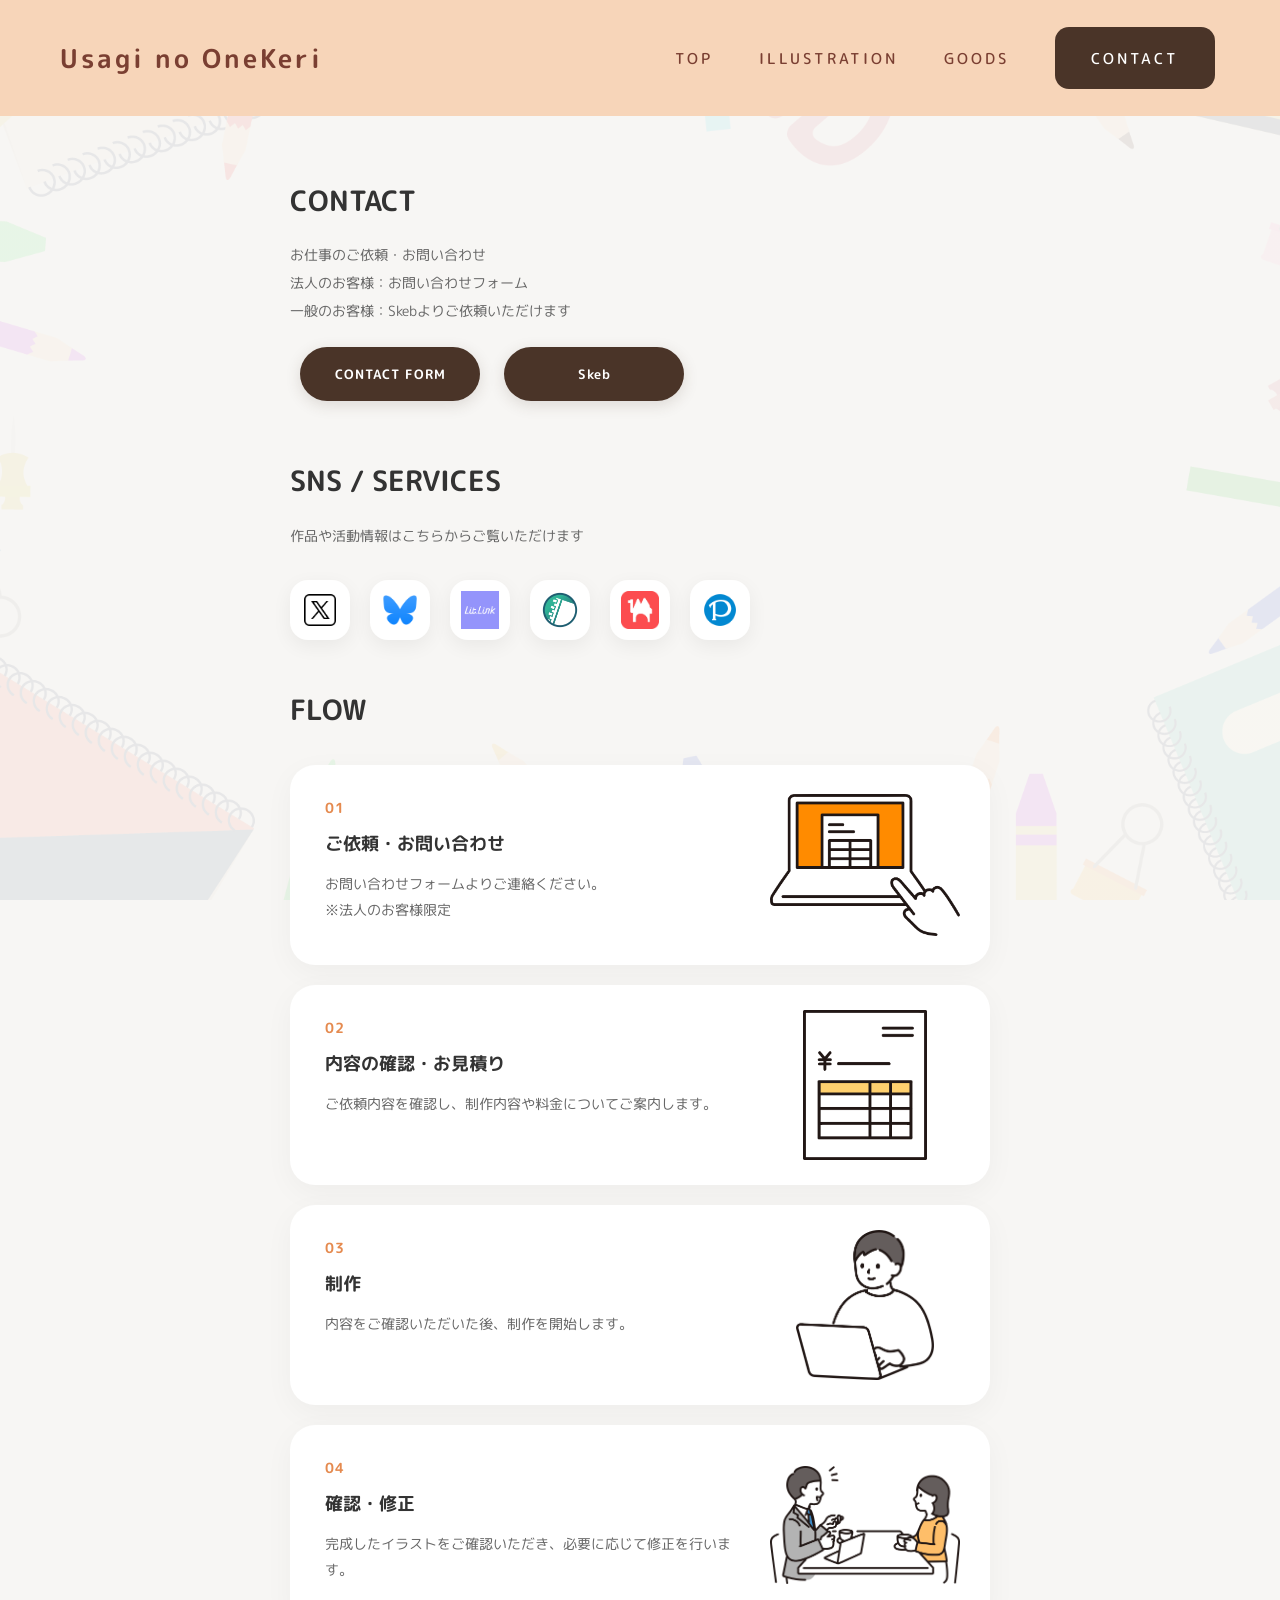
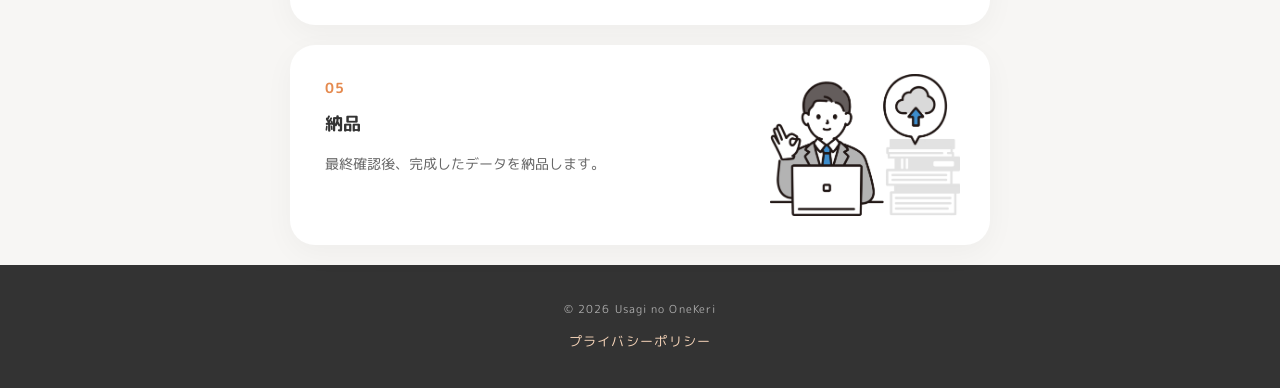
==== commit d9241947: "CONTACTのSkebボタンを追加" ====
--- a/contact.html
+++ b/contact.html
@@ -73,7 +73,6 @@
     <!-- ==================== -->
 
     <main class="illustration-page">
-     
       <!-- ==================== -->
       <!-- CONTACT CONTENT -->
       <!-- ==================== -->
@@ -86,7 +85,11 @@
         <div class="contact-item">
           <h2>CONTACT</h2>
 
-          <p>お仕事のご依頼・お問い合わせ ※法人のお客様限定</p>
+          <p>
+            お仕事のご依頼・お問い合わせ<br />
+            <span>法人のお客様：お問い合わせフォーム</span><br />
+            <span>一般のお客様：Skebよりご依頼いただけます</span>
+          </p>
 
           <div class="contact-buttons">
             <!-- Googleフォーム -->
@@ -97,6 +100,16 @@
               rel="noopener noreferrer"
             >
               CONTACT FORM
+            </a>
+
+            <!-- Skeb -->
+            <a
+              href="https://skeb.jp/@feimmo20"
+              class="button"
+              target="_blank"
+              rel="noopener noreferrer"
+            >
+              Skeb
             </a>
           </div>
         </div>
--- a/css/style.css
+++ b/css/style.css
@@ -23,6 +23,15 @@
   background: #f8f7f4;
   line-height: 1.8;
   -webkit-font-smoothing: antialiased;
+
+  /* ページ全体を画面の高さまで使う */
+  min-height: 100vh;
+  display: flex;
+  flex-direction: column;
+}
+
+main {
+  flex: 1;
 }
 
 img {
@@ -585,7 +594,7 @@
   visibility: visible !important;
 }
 
-.contact-page a[href*="form"] {
+.contact-page .contact-buttons .button {
   display: inline-flex !important;
   align-items: center;
   justify-content: center;
@@ -606,7 +615,7 @@
     transform 0.3s ease;
 }
 
-.contact-page a[href*="form"]:hover {
+.contact-page .contact-buttons .button:hover {
   background-color: #624638 !important;
   transform: translateY(-2px);
 }
@@ -695,7 +704,7 @@
   cursor: pointer;
   opacity: 0;
   visibility: hidden;
-  z-index:2147483647;
+  z-index: 2147483647;
   transition:
     opacity 0.3s ease,
     visibility 0.3s ease,
@@ -1106,6 +1115,13 @@
     letter-spacing: 1.5px;
   }
 
+  .logo {
+    position: absolute;
+    left: 50%;
+    transform: translateX(-50%);
+    white-space: nowrap;
+  }
+
   .hamburger {
     display: flex;
     flex-direction: column;
@@ -1118,7 +1134,8 @@
     border: none;
     background: transparent;
     cursor: pointer;
-    position: relative;
+    position: absolute;
+    right: 20px;
     z-index: 200;
   }
 
@@ -1127,14 +1144,14 @@
     width: 26px;
     height: 2px;
     background-color: #7a3f32;
-    border-radius: 2px;
     transition:
       transform 0.3s ease,
       opacity 0.3s ease;
+    transform-origin: center;
   }
 
   .hamburger.is-active span:nth-child(1) {
-    transform: translateY(9.5px) rotate(45deg);
+    transform: translateY(8px) rotate(45deg);
   }
 
   .hamburger.is-active span:nth-child(2) {
@@ -1142,7 +1159,7 @@
   }
 
   .hamburger.is-active span:nth-child(3) {
-    transform: translateY(-9.5px) rotate(-45deg);
+    transform: translateY(-8px) rotate(-45deg);
   }
 
   .header nav {
@@ -1397,6 +1414,21 @@
     margin: 25px auto 0;
   }
 
+  .contact-buttons {
+    display: flex;
+    flex-direction: column;
+    align-items: center;
+    gap: 20px;
+  }
+
+  .contact-buttons .button {
+    width: 100%;
+    max-width: 424px;
+    display: flex;
+    align-items: center;
+    justify-content: center;
+  }
+
   .contact-buttons .button {
     display: flex !important;
     align-items: center;
@@ -1495,7 +1527,6 @@
     padding: 9px 23px;
     font-size: 12px;
   }
-
 }
 
 /* =========================
@@ -1541,7 +1572,6 @@
   }
 }
 
-
 /* =========================================================
    MOBILE DEVICE SUPPORT - 430px以下
 ========================================================= */
@@ -1782,7 +1812,6 @@
   font-weight: 500;
 }
 
-
 .news-list {
   max-height: 280px;
   overflow-y: scroll;
@@ -1813,7 +1842,6 @@
 .news-list::-webkit-scrollbar-thumb:hover {
   background: #7a3f32;
 }
-
 
 .news-item {
   display: grid;
@@ -1928,7 +1956,6 @@
 ========================= */
 
 @media screen and (max-width: 768px) {
-
   .header {
     position: fixed;
     top: 0;
@@ -1947,7 +1974,6 @@
     /* 控えめな影 */
     box-shadow: 0 2px 12px rgba(122, 63, 50, 0.08);
   }
-
 }
 /* =========================
    CONTACT PAGE - TOP SPACING
@@ -1962,4 +1988,4 @@
   .contact-page {
     padding-top: 90px;
   }
-}+}
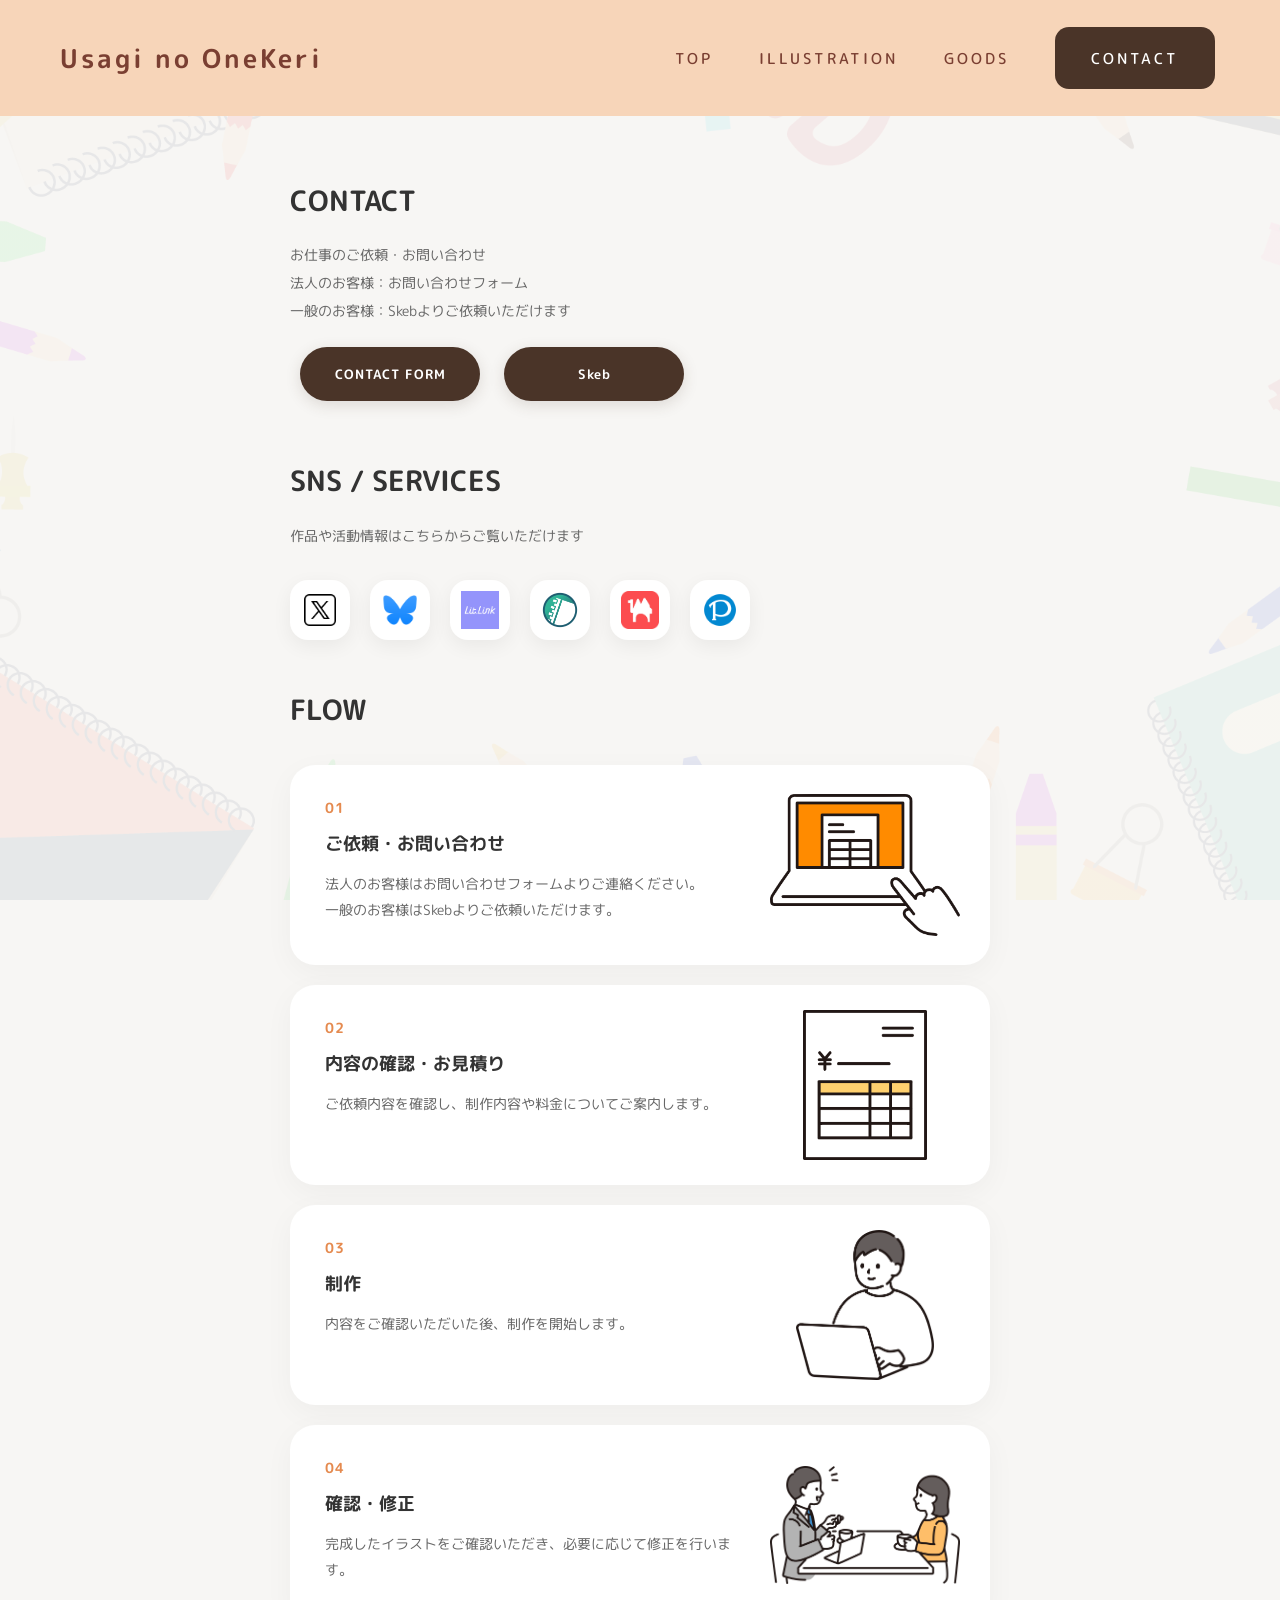
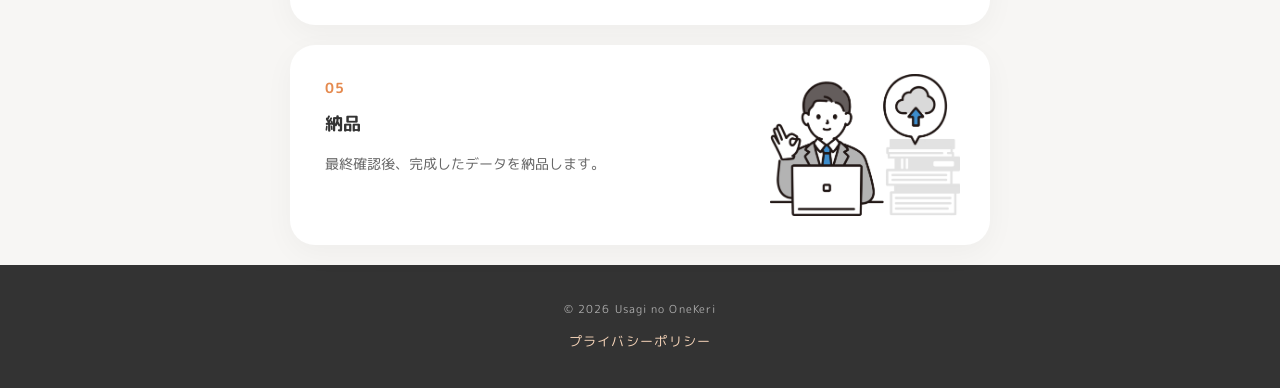
==== commit 8ec57705: "CSSを整理してCONTACTボタンを調整" ====
--- a/contact.html
+++ b/contact.html
@@ -206,8 +206,8 @@
               />
               <span>01</span>
               <h3>ご依頼・お問い合わせ</h3>
-              <p>お問い合わせフォームよりご連絡ください。</p>
-              <p>※法人のお客様限定</p>
+              <p>法人のお客様はお問い合わせフォームよりご連絡ください。</p>
+              <p>一般のお客様はSkebよりご依頼いただけます。</p>
             </div>
 
             <div class="flow-item">
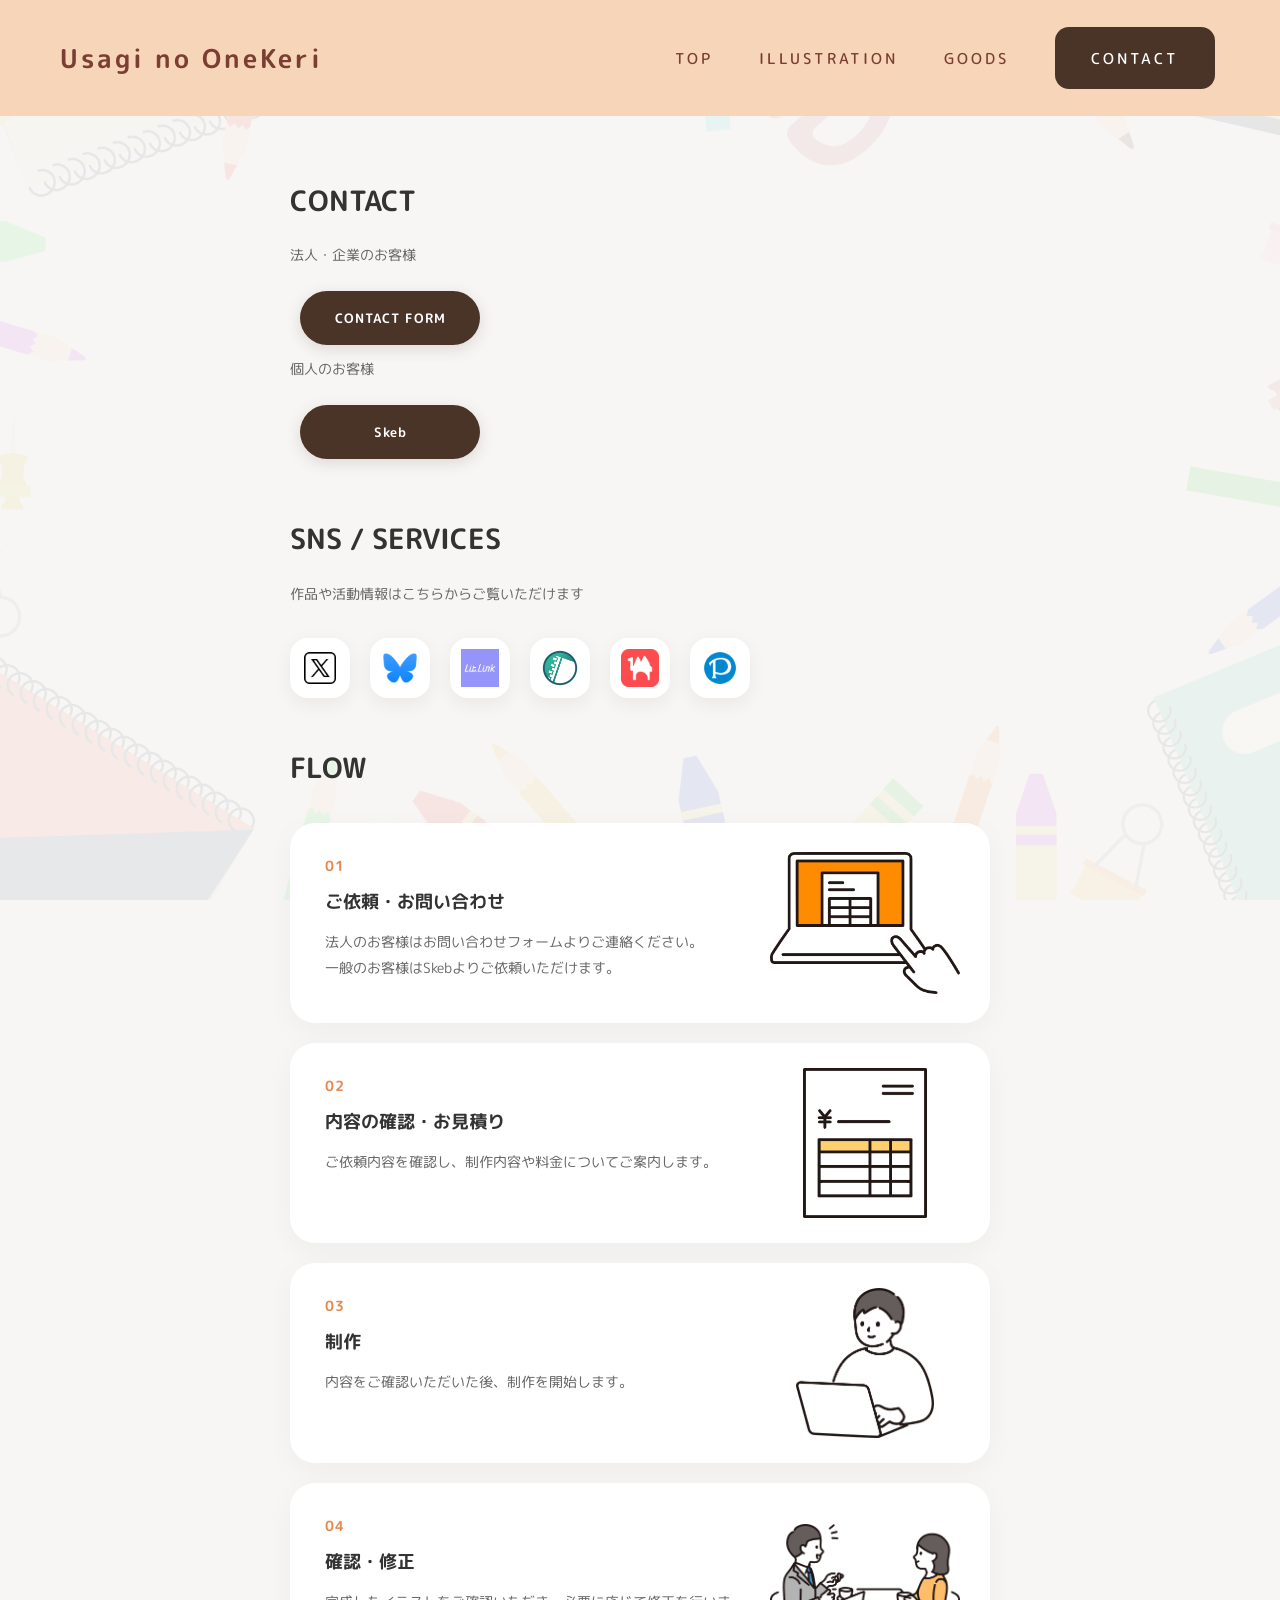
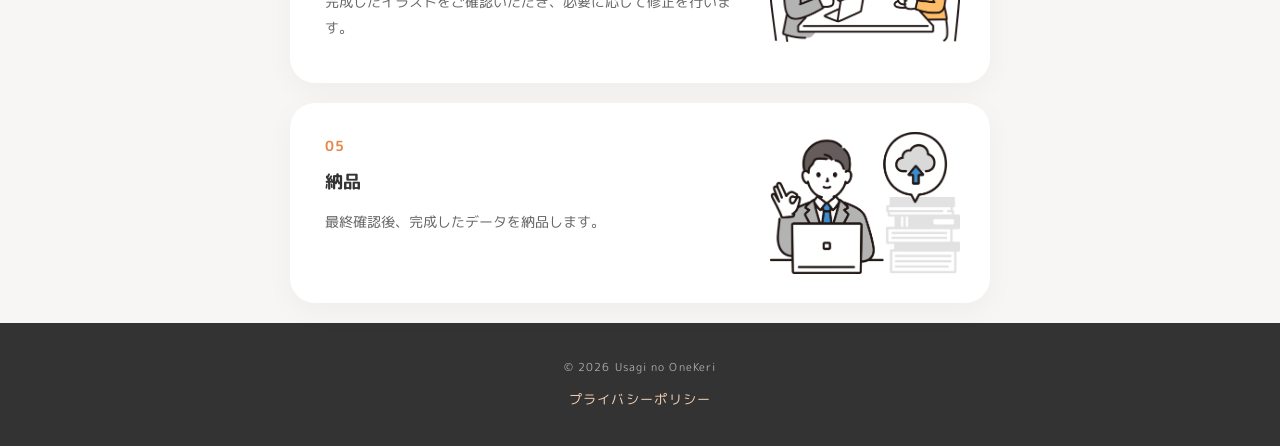
==== commit 363abf0f: "CONTACTの依頼先表示を整理" ====
--- a/contact.html
+++ b/contact.html
@@ -85,32 +85,32 @@
         <div class="contact-item">
           <h2>CONTACT</h2>
 
-          <p>
-            お仕事のご依頼・お問い合わせ<br />
-            <span>法人のお客様：お問い合わせフォーム</span><br />
-            <span>一般のお客様：Skebよりご依頼いただけます</span>
-          </p>
-
           <div class="contact-buttons">
-            <!-- Googleフォーム -->
-            <a
-              href="https://docs.google.com/forms/d/e/1FAIpQLScLwTtO-ZGjK4aKKC263mmuqzqNlPX8O3rrCq0Bfp0DAjGbsg/viewform"
-              class="button"
-              target="_blank"
-              rel="noopener noreferrer"
-            >
-              CONTACT FORM
-            </a>
-
-            <!-- Skeb -->
-            <a
-              href="https://skeb.jp/@feimmo20"
-              class="button"
-              target="_blank"
-              rel="noopener noreferrer"
-            >
-              Skeb
-            </a>
+            <div class="contact-button-group">
+              <p class="contact-button-label">法人・企業のお客様</p>
+              
+              <a
+                href="https://docs.google.com/forms/d/e/1FAIpQLScLwTtO-ZGjK4aKKC263mmuqzqNlPX8O3rrCq0Bfp0DAjGbsg/viewform"
+                class="button"
+                target="_blank"
+                rel="noopener noreferrer"
+              >
+                CONTACT FORM
+              </a>
+            </div>
+
+            <div class="contact-button-group">
+              <p class="contact-button-label">個人のお客様</p>
+             
+              <a
+                href="https://skeb.jp/@feimmo20"
+                class="button"
+                target="_blank"
+                rel="noopener noreferrer"
+              >
+                Skeb
+              </a>
+            </div>
           </div>
         </div>
         <!-- ==================== -->
--- a/css/style.css
+++ b/css/style.css
@@ -1404,15 +1404,35 @@
     font-size: 13px;
   }
 
-  .contact-buttons {
-    width: 100%;
-    display: flex;
-    flex-direction: column;
-    align-items: center;
-    justify-content: center;
-    gap: 15px;
-    margin: 25px auto 0;
-  }
+ .contact-buttons {
+  width: 100%;
+  display: flex;
+  flex-direction: column;
+  align-items: center;
+  justify-content: center;
+  gap: 30px;
+  margin: 30px auto 0;
+}
+
+.contact-button-group {
+  width: 100%;
+  display: flex;
+  flex-direction: column;
+  align-items: center;
+  text-align: center;
+}
+
+.contact-button-label {
+  margin: 0 0 4px;
+  color: #7a3f32;
+  font-size: 16px;
+  font-weight: 700;
+  line-height: 1.6;
+}
+
+.contact-button-group .button {
+  margin: 0 !important;
+}
 
   .contact-buttons {
     display: flex;
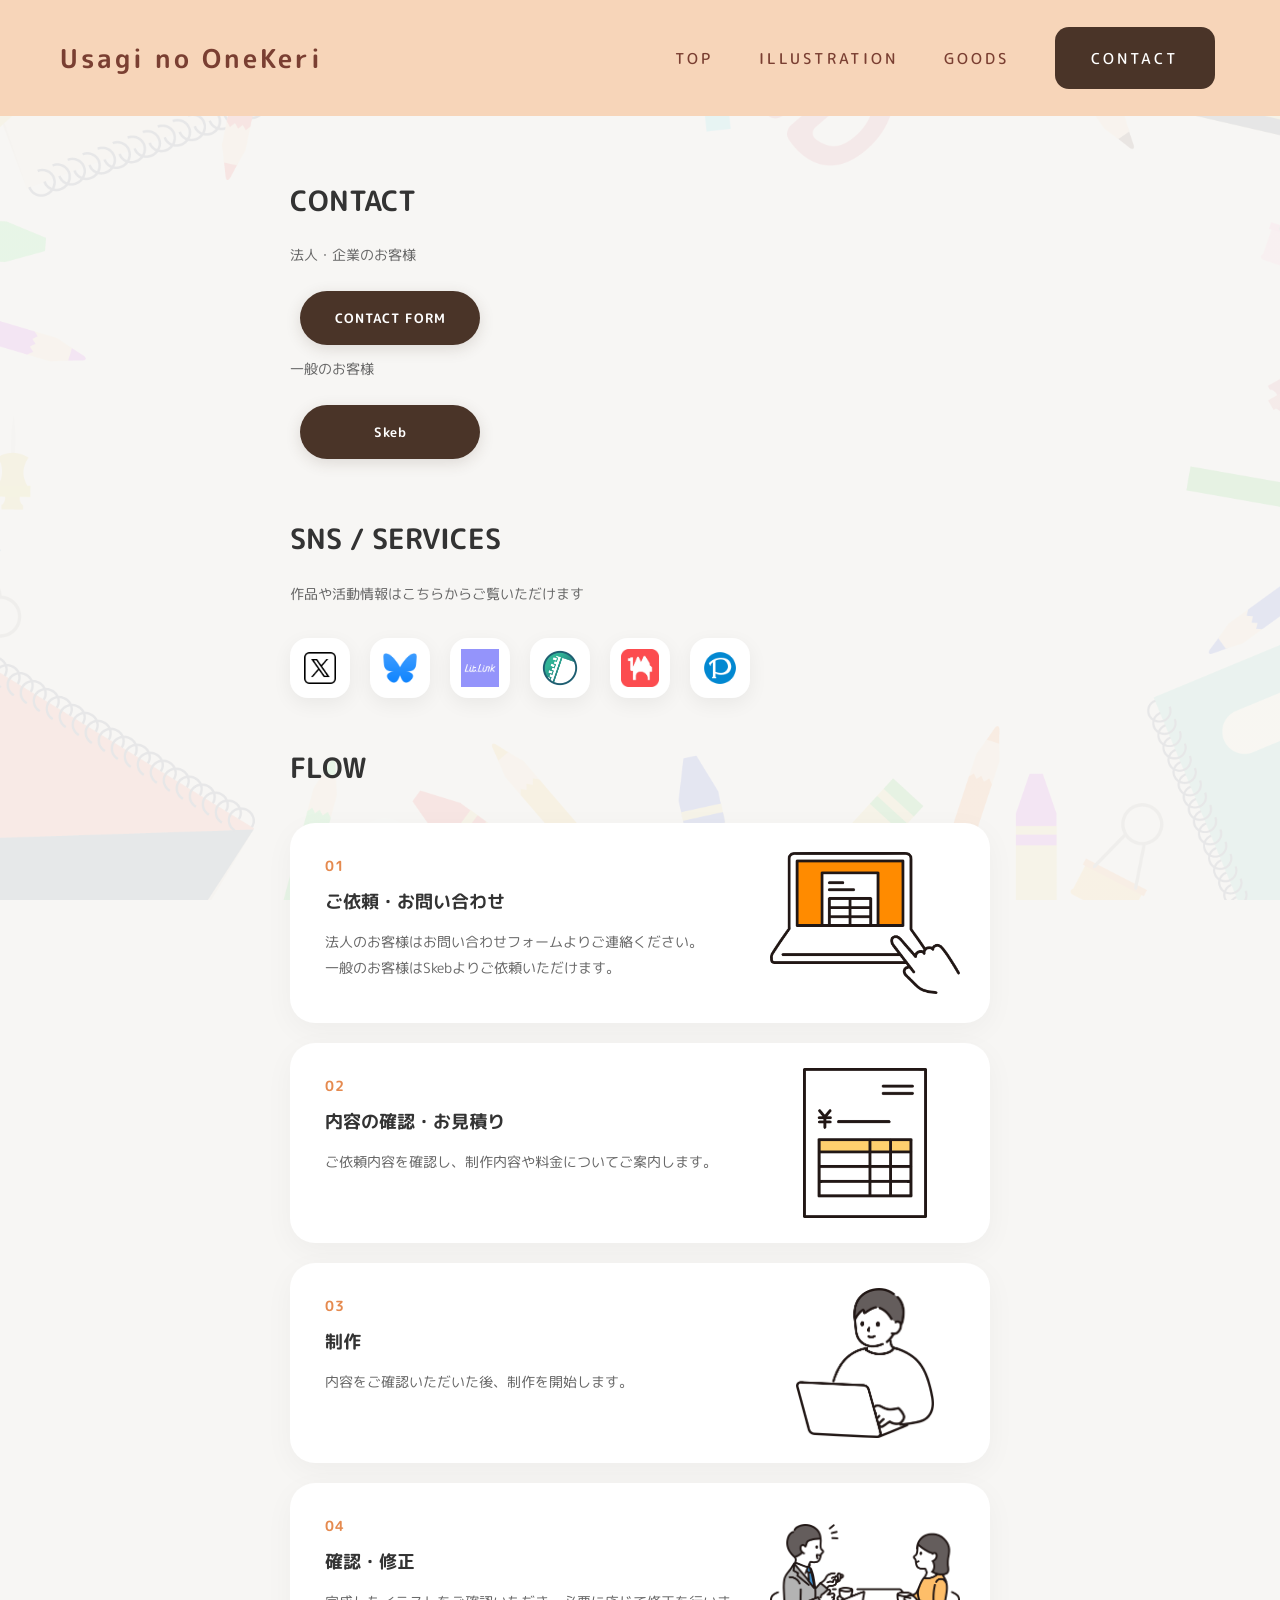
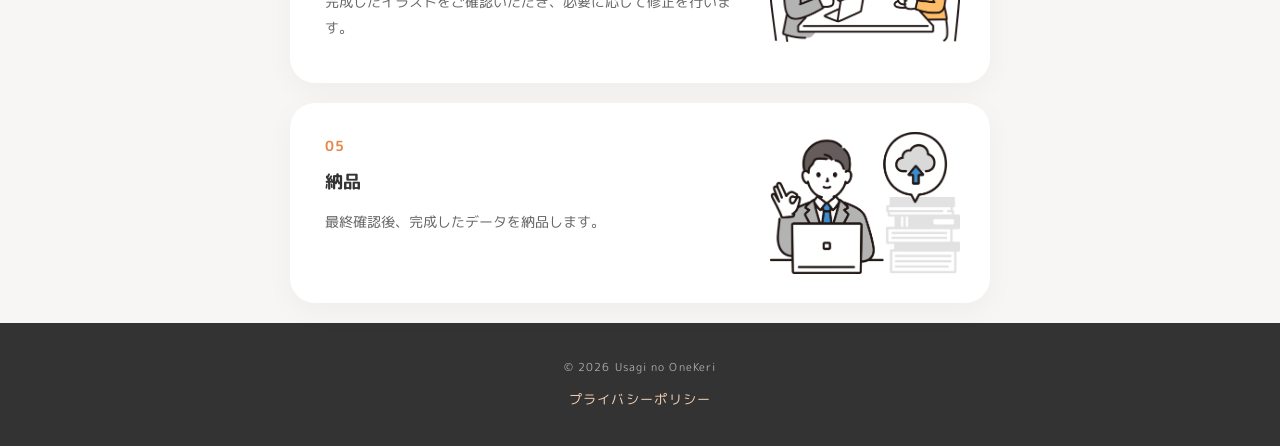
==== commit da831810: "CONTACTの依頼先表示を整理" ====
--- a/contact.html
+++ b/contact.html
@@ -100,7 +100,7 @@
             </div>
 
             <div class="contact-button-group">
-              <p class="contact-button-label">個人のお客様</p>
+              <p class="contact-button-label">一般のお客様</p>
              
               <a
                 href="https://skeb.jp/@feimmo20"
